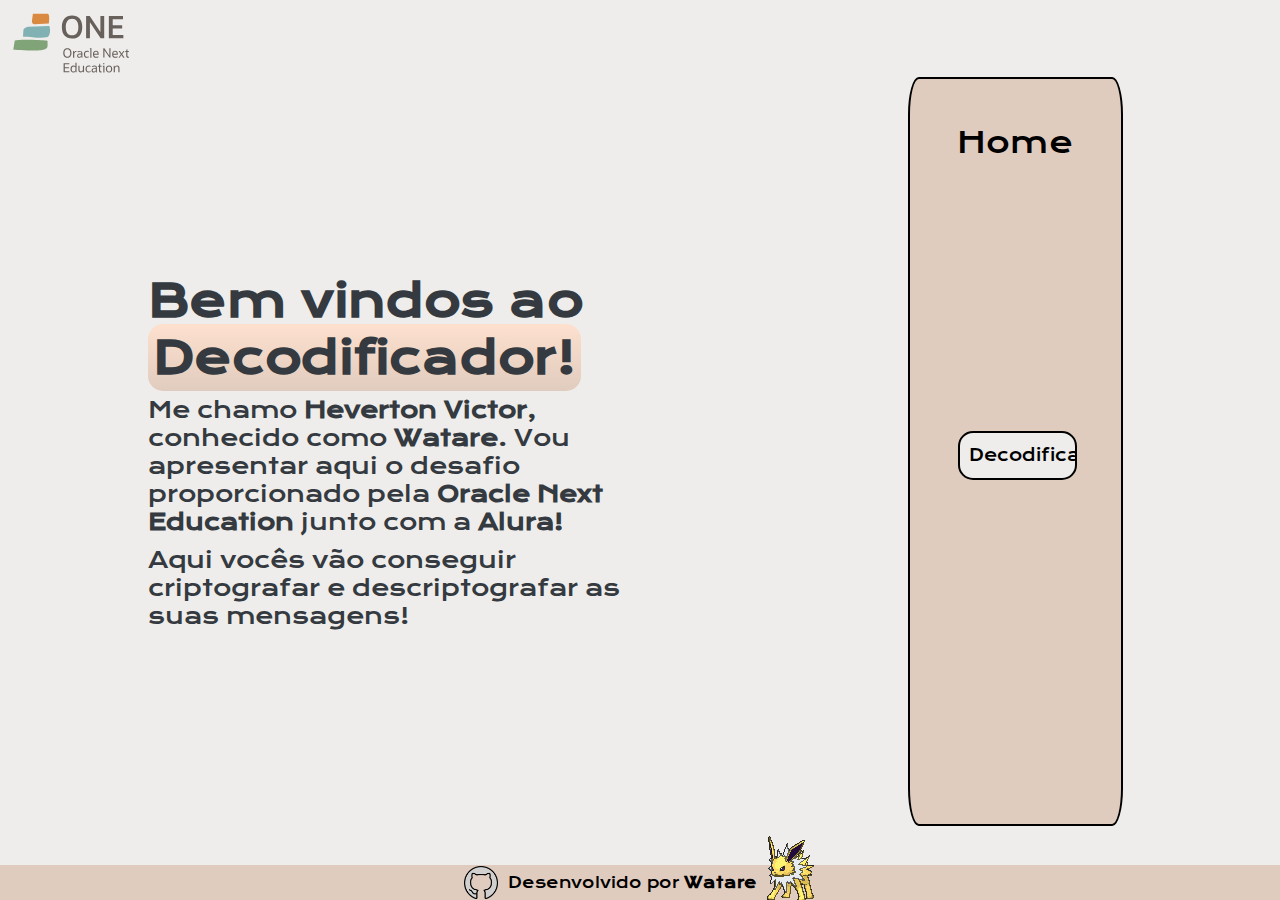
==== index.html @ cc4008a1 "decodificador" ====
<!DOCTYPE html>
<html lang="pt-br">
<head>
    <meta charset="UTF-8">
    <meta name="viewport" content="width=device-width, initial-scale=1.0">
    <title>Home</title>
    <link rel="stylesheet" href="styles/style.css">
</head>
<body>
    <header class="index-cabecalho">
        <img class="logos" src="assets/index/oracle-one.1689860202.svg" alt="logo oracle-one">
    </header>
    <main class="container-index-main">
        <section class="container-index">
            <div class="container-index-texts">
                <h1 class="index-h1">Bem vindos ao <strong class="strong-decodificador">Decodificador!</strong></h1>
                <p class="paragrafo">Me chamo <strong>Heverton Victor</strong>, conhecido como <strong>Watare</strong>. Vou apresentar aqui o desafio proporcionado pela <strong>Oracle Next Education</strong> junto com a <strong>Alura!</strong></p>
                <p class="paragrafo">Aqui vocês vão conseguir criptografar e descriptografar as suas mensagens!</p>
            </div>
        </section>
        <section class="index-container-two">
            <nav class="index-container-nav">
                <p class="nav-link-index">Home</p>
                <a class="nav-link-decodificador" href="decodificador.html">Decodificador</a>
            </nav>
        </section>
    </main>
    <footer class="rodape">
        <a href="https://github.com/wataredev"><img class="icon-github" src="assets/decodificator/githubicon.png" alt="ícone github"></a>
        <p>Desenvolvido por <strong>Watare</strong></p>
        <img class="jolteon-happy" src="assets/index/jolteon.gif" alt="jolteon">
    </footer>
</body>
</html>
---- styles/style.css ----
@import url('https://fonts.googleapis.com/css2?family=Krona+One&display=swap');

:root {
    --cor-primaria: #EEEDEB;
    --cor-secundaria: #E0CCBE;
    --cor-animacao: #FEE0CE;
   
    --cor-texto: #343A40;
    
    --fonte: "Krona One", sans-serif;
}


* {
    margin: 0;
    padding: 0;
}

body {
    box-sizing: border-box;
    display: flex;
    flex-direction: column;
    gap: 0px;
    min-height: 100vh;
    background-color: var(--cor-primaria);
}

.cabecalho {
    padding-left: 2%;
    padding-top: 2%;
}

.cabecalho-menu {
    display: flex;
    justify-content: flex-start;
    gap: 50px;
}

.cabecalho-conteudo {
    font-size: 1rem;
    text-decoration: none;
    color: black;
    font-family: var(--fonte);
}

.cabecalho-conteudo:hover {
    font-size: 1.1rem;
    transition-duration: 1s;
}

.container {
    height: auto;
    display: flex;
    align-items: center;
    justify-content: center;
    gap: 100px;
}

.container-inputs {
    display: flex;
    flex-direction: column;
    gap: 35px;
    text-align: center;
    padding-bottom: 180px;
    width: 61%;
}

.container-alert {
    display: flex;
    justify-content: center;
    font-family: var(--fonte);
    font-size: 1rem;
    gap: 10px;
    padding-top: 30px;
}

.text-area {
    border: 2px solid black;
    border-radius: 10px;
    padding: 25px;
    font-size: 3.125rem;
    outline: none;
}

.text-area::placeholder {
    text-align: center;
    font-size: 2.5rem;
    font-family: var(--fonte);
    padding: 18.5%;
}

.container-buttons {
    display: flex;
    justify-content: center;
    gap: 100px;
}

.button {
    width: 220px;
    height: 55px;
    border-radius: 1.125rem;
    background-color: var(--cor-secundaria);
    font-family: var(--fonte);
    cursor: pointer;
}

.button:hover {
    background-color: var(--cor-animacao);
    font-size: 0.93rem;
    transition-duration: 1s;
}

.container-result { 
    display: flex;
    flex-direction: column;
    border: 2px solid black;
    border-radius: 10px;
    height: 800px;
    justify-content: center;
    width: 23.5%;
    font-family: var(--fonte);
    font-size: 1rem;
    background-color: var(--cor-secundaria);
}

.container-result-variable {
    display: flex;
    flex-direction: column;
    border: 2px solid black;
    border-radius: 10px;
    height: 800px;
    width: 23.5%;
    font-family: var(--fonte);
    font-size: 1rem;
    background-color: var(--cor-secundaria);
    display: none;
}

.variable-container-texts {
    padding-top: 40px;
    display: flex;
    flex-direction: column;
    text-align: center;
}

.variable-container-text {
    padding-bottom: 30px;
}

.variable-text-area {
    font-size: 1.8rem;
    padding: 5% 5% 0 5%;
    border: 0;
    outline: none;
}


.container-result-variable2 {
    display: flex;
    flex-direction: column;
    border: 2px solid black;
    border-radius: 10px;
    height: 800px;
    width: 23.5%;
    font-family: var(--fonte);
    font-size: 1rem;
    background-color: var(--cor-secundaria);
    display: none;
}

.relative-itens {
    display: flex;
    align-items: center;
    gap: 20px;
}

.relative-buttons {
    display: flex;
    flex-direction: column;
    gap: 15px;
    width: 45%;
}

.relative-button {
    height: 55px;
    border-radius: 18px;
    background-color: var(--cor-primaria);
    font-family: var(--fonte);
    cursor: pointer;
}

.relative-button:hover {
    background-color: var(--cor-animacao);
    font-size: 0.93rem;
    transition-duration: 1s;
}


.jump-raichu {
    width: 42%;
}

.container-result2 {
    display: flex;
    flex-direction: column;
    gap: 30px;
    padding-bottom: 100px;
}

.container-raichu {
  width: 80% ;
  padding-left: 35px;
}

.container-texts {
    display: flex;
    flex-direction: column;
    gap: 15px;
    text-align: center;
}

.rodape {
    
    display: flex;
    justify-content: center;
    gap: 10px;
    font-family: var(--fonte);
    background-color: var(--cor-secundaria);
    align-items: center;
    position: fixed;
    bottom: 0;
    height: 35px;
    width: 100%;
    font-size: 0.93rem;
}

.icon-github {
    display: flex;
    width: 34px;
}

.raichu-happy {
   padding-bottom: 62px;
}

.jolteon-happy {
    padding-bottom: 30px;
}

@media (max-width: 1200px) {
    .container {
        flex-direction: column;
        padding-bottom: 25%;
        gap: 50px;
    }

    .container-inputs {
        padding-bottom: 0;
        gap: 50px;
    }

    .text-area {
        font-size: 1.8rem;
        height: 400px;
    }

    .text-area::placeholder {
        padding-top: 175px;
    }

    .container-result {
        width: 60%;
        height: 526px;
    }

    .container-raichu {
        width: 50%;
        padding-left: 24%;
    }

    .container-result-variable {
        width: 60%;
        height: 526px;
    }

    .container-result-variable2 {
        width: 60%;
        height: 526px;
    }

    .variable-text-area {
        width: 90%;
        height: 270px;
    }

    .relative-itens  {
        width: 50%;
        padding-left: 20%;
    }

    .relative-buttons {
        padding-bottom: 5%;
    }

    .relative-button {
        width: 120%;
        height: 45px;
    }

}

@media (max-width: 480px) {

    .container {
        padding-bottom: 0;
    }

    .container-alert {
        font-size: 0.8rem;
        padding-top: 0;
    }

    .text-area::placeholder {
        font-size: 1.5rem;
        padding-top: 100px;
    }

    .text-area {
        height: 250px;
        font-size: 1.3rem;
    }

    .container-buttons { 
        gap: 50px;
    }

    .button {
        padding: 3%;
        width: 45%;
        font-size: 0.70rem;
        overflow: hidden;
    }

    .container-result {
        height: 350px;
        margin-bottom: 25%;
    }

    .container-result2 {
        padding-bottom: 70px;
    }

    .container-texts {
        font-size: 0.75rem;
    }

    .container-result-variable {
        height: 500px;
        margin-bottom: 25%;
    }

    .container-result-variable2 {
        height: 500px;
        margin-bottom: 25%;
    }

    .variable-container-text {
        font-size: 0.8rem;
        padding-bottom: 25px;
    }

    .variable-container-texts {
        padding-top: 25px;
    }
    

    .variable-text-area {
        height: 300px;
        font-size: 1.3rem;
    }

    .jump-raichu {
        width: 70%;
    }
    
    .relative-itens {
        padding-left: 4%;
        gap: 45px;
    }

    .relative-buttons {
        padding: 0;
        gap: 10px;
        padding-top: 6%;
    }

    .relative-button {
        font-size: 0.75rem;
    }
}

/*-----------------------------------------------------------------------------------*/

.index-cabecalho {
    padding: 1% 0 0 1%;
}

.container-index-main {
    width: 100%;
    display: flex;
    justify-content: center;
    align-items: center;
    gap: 10px;
}

.container-index {
    width: 70%;
    display: flex;
    flex-direction: column;
    font-family: var(--fonte);
    gap: 20px;
    color: var(--cor-texto);
}

.container-index-texts {
    display: flex;
    flex-direction: column;
    width: 70%;
    gap: 10px;
    font-size: 1.4rem;
    padding-left: 20%;
}

.strong-decodificador {
    background-image: linear-gradient(180deg, #FEE0CE, #E0CCBE);
    padding: 1%;
    border-radius: 15px;
    animation:  color 12s ease-in-out infinite;
}

.index-container-two {
    display: flex;
    justify-content: center;
    width: 50%;
    color: var(--cor-texto);
}

.index-container-nav {
    border: 2px solid black;
    border-radius: 5%;
    height: 700px;
    width: 40%;
    padding-top: 45px;
    display: flex;
    flex-direction: column;
    text-align: center;
    gap: 270px;
    background-color: var(--cor-secundaria);

}

.nav-link-index {
    text-decoration: none;
    background-color: var(--cor-secundaria);
    color: black;
    font-family: var(--fonte);
    font-size: 1.8rem;
}

.nav-link-decodificador {
    display: flex;
    text-decoration: none;
    color: black;
    font-family: var(--fonte);
    border: 2px solid black;
    border-radius: 15px;
    width: 50%;
    height: 45px;
    align-items: center;
    margin-left: 23%;
    padding-left: 4%;
    overflow: hidden;
    background-color: var(--cor-primaria);
}

.nav-link-decodificador:hover {
    background-color: var(--cor-animacao);
    font-size: 1.03rem;
    transition-duration: 1s;
}


@media (max-width: 1200px) {
    
    .container-index-main{
        flex-direction: column;
        gap: 70px;
        height: 1000px;
    }

    .index-h1 {
        display: flex;
        flex-direction: column;
        gap: 10px;
        text-align: center;
        padding-bottom: 6%;
    }
    
    .paragrafo {
        padding-left: 10%;
    }


    .index-container-nav {
        width: 100%;
        height: 200px;
        gap: 0;
        gap: 40px;
    }
    
    .nav-link-decodificador {
        justify-content: center;
    }

    .container-index-texts {
        padding-left: 15%;
    }

    
}

@media (max-width: 700px)  {

    .container-index-main {
        height: 600px;
        gap: 30px;
    }

    .container-index-texts {
        font-size: 0.75rem;
    }


    .index-container-nav {
        border: 0;
        border-radius: 0;
        height: 50px;
        width: 100%;
        padding-top: 0;
        display: flex;
        flex-direction: column;
        text-align: center;
        gap: 0;
        background-color: var(--cor-primaria);
    }

    .nav-link-index {
        display: none;
    }

    .nav-link-decodificador {  
        margin-left: 21%;
        font-size: 0.75rem;
        width: 60%;
        padding-left: 0;

    }

}
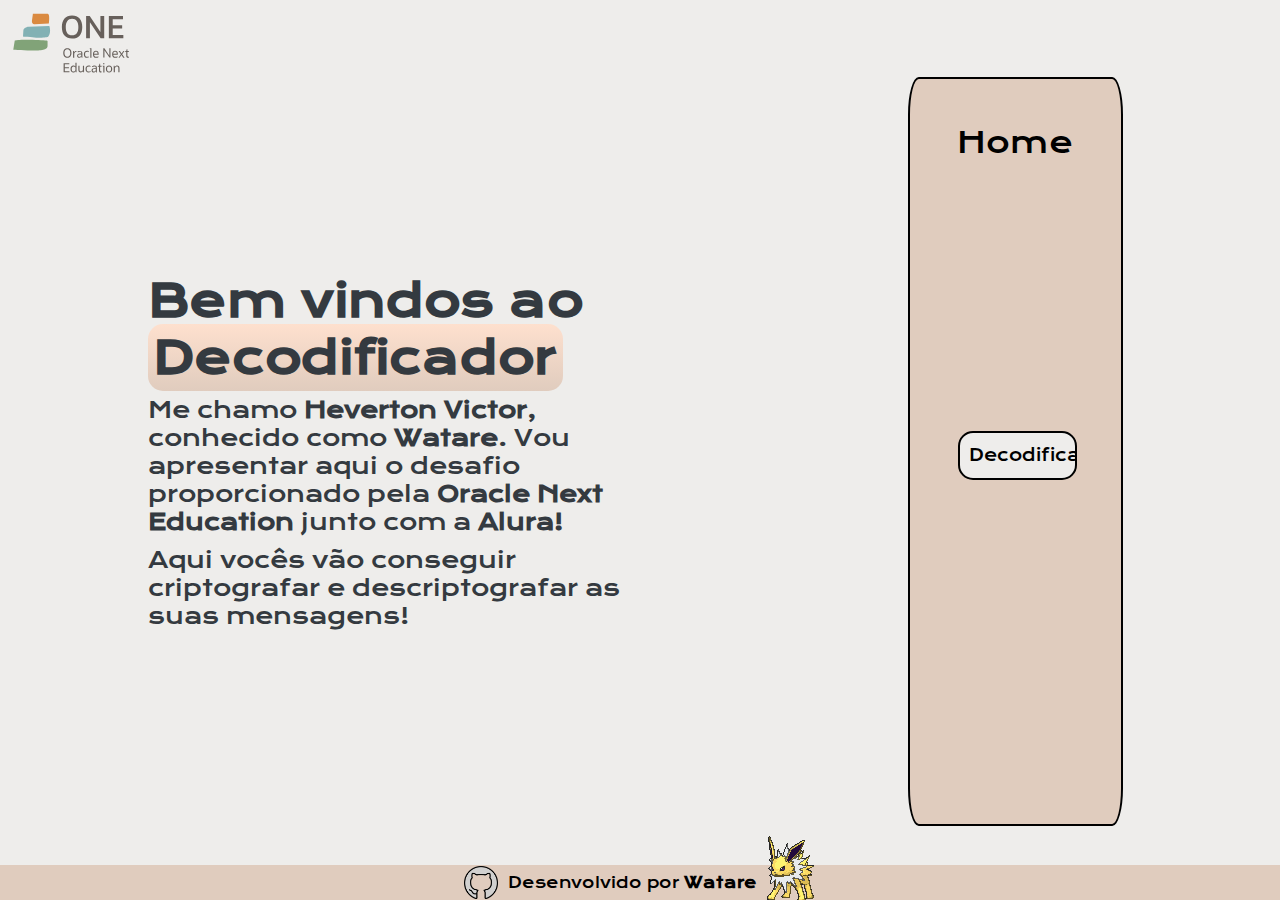
==== commit 1d90d0a8: "texto inicial alterado" ====
--- a/index.html
+++ b/index.html
@@ -13,7 +13,7 @@
     <main class="container-index-main">
         <section class="container-index">
             <div class="container-index-texts">
-                <h1 class="index-h1">Bem vindos ao <strong class="strong-decodificador">Decodificador!</strong></h1>
+                <h1 class="index-h1">Bem vindos ao <strong class="strong-decodificador">Decodificador</strong></h1>
                 <p class="paragrafo">Me chamo <strong>Heverton Victor</strong>, conhecido como <strong>Watare</strong>. Vou apresentar aqui o desafio proporcionado pela <strong>Oracle Next Education</strong> junto com a <strong>Alura!</strong></p>
                 <p class="paragrafo">Aqui vocês vão conseguir criptografar e descriptografar as suas mensagens!</p>
             </div>
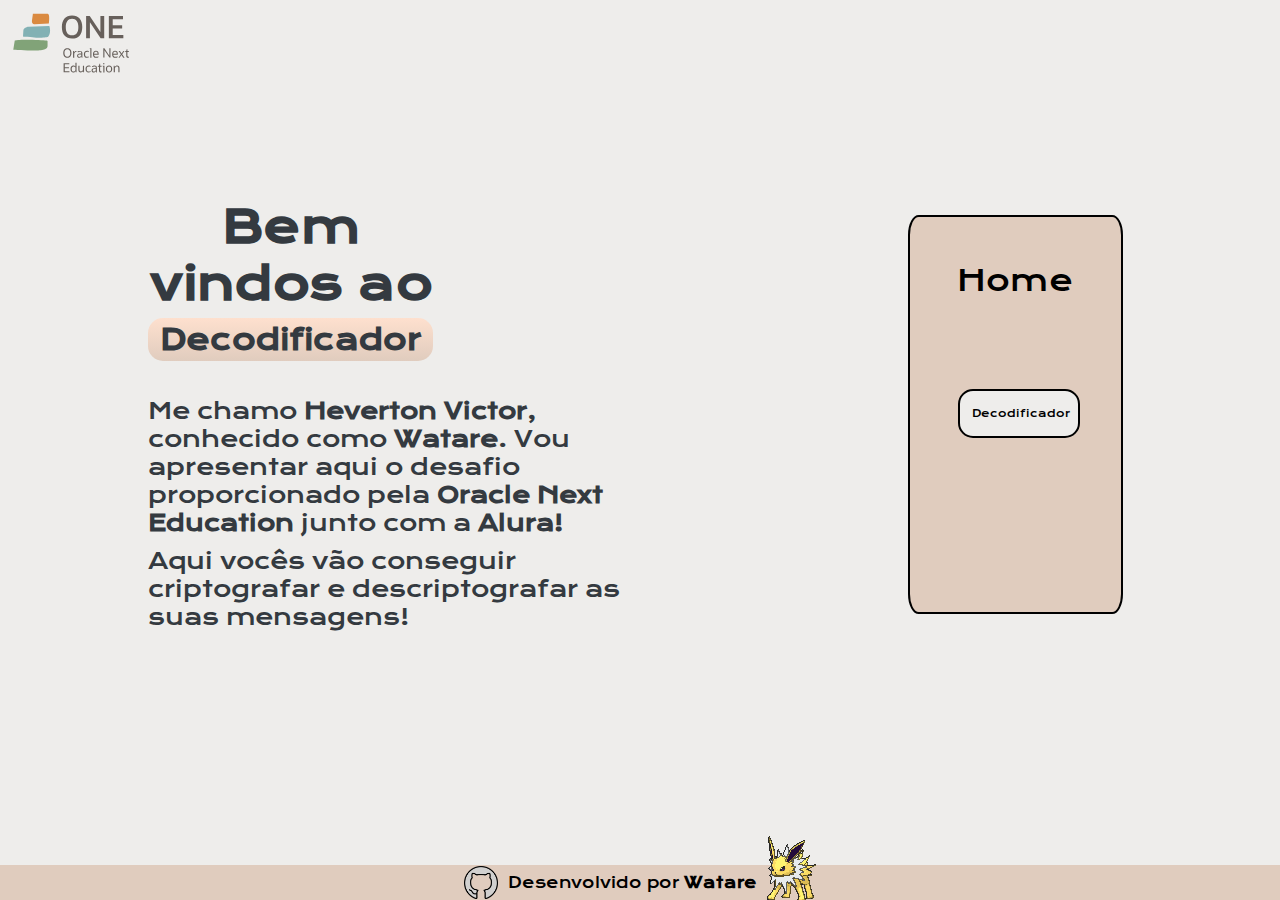
==== commit f27ca11a: "ajustar bugs responsividade" ====
--- a/index.html
+++ b/index.html
@@ -13,7 +13,7 @@
     <main class="container-index-main">
         <section class="container-index">
             <div class="container-index-texts">
-                <h1 class="index-h1">Bem vindos ao <strong class="strong-decodificador">Decodificador</strong></h1>
+                <h1 class="index-h1"> <span class="span-h1">Bem vindos ao</span> <strong class="strong-decodificador">Decodificador</strong></h1>
                 <p class="paragrafo">Me chamo <strong>Heverton Victor</strong>, conhecido como <strong>Watare</strong>. Vou apresentar aqui o desafio proporcionado pela <strong>Oracle Next Education</strong> junto com a <strong>Alura!</strong></p>
                 <p class="paragrafo">Aqui vocês vão conseguir criptografar e descriptografar as suas mensagens!</p>
             </div>
--- a/styles/style.css
+++ b/styles/style.css
@@ -102,6 +102,7 @@
     background-color: var(--cor-secundaria);
     font-family: var(--fonte);
     cursor: pointer;
+    overflow-wrap: break-word;
 }
 
 .button:hover {
@@ -187,6 +188,7 @@
     background-color: var(--cor-primaria);
     font-family: var(--fonte);
     cursor: pointer;
+    overflow-wrap: break-word;
 }
 
 .relative-button:hover {
@@ -411,6 +413,7 @@
     justify-content: center;
     align-items: center;
     gap: 10px;
+    min-height: 75vh;
 }
 
 .container-index {
@@ -429,6 +432,10 @@
     gap: 10px;
     font-size: 1.4rem;
     padding-left: 20%;
+}
+
+.index-h1 {
+    margin-bottom: 5%;
 }
 
 .strong-decodificador {
@@ -436,6 +443,7 @@
     padding: 1%;
     border-radius: 15px;
     animation:  color 12s ease-in-out infinite;
+    overflow-wrap: break-word;
 }
 
 .index-container-two {
@@ -448,13 +456,13 @@
 .index-container-nav {
     border: 2px solid black;
     border-radius: 5%;
-    height: 700px;
+    height: 350px;
     width: 40%;
     padding-top: 45px;
     display: flex;
     flex-direction: column;
     text-align: center;
-    gap: 270px;
+    gap: 90px;
     background-color: var(--cor-secundaria);
 
 }
@@ -478,8 +486,8 @@
     height: 45px;
     align-items: center;
     margin-left: 23%;
-    padding-left: 4%;
-    overflow: hidden;
+    padding-left: 5.5%;
+    font-size:0.8vw;
     background-color: var(--cor-primaria);
 }
 
@@ -489,6 +497,21 @@
     transition-duration: 1s;
 }
 
+@media (max-width: 1620px) {
+    .index-h1 {
+        display: flex;
+        flex-direction: column;
+        width: 55%;
+        text-align: center;
+        gap: 6px;
+    }
+}
+
+@media (max-width: 1414px) {
+    .strong-decodificador {
+        font-size: 1.8rem;
+    }
+}
 
 @media (max-width: 1200px) {
     
@@ -501,9 +524,19 @@
     .index-h1 {
         display: flex;
         flex-direction: column;
-        gap: 10px;
+        gap: 25px;
         text-align: center;
         padding-bottom: 6%;
+        margin-left: 15%;
+    }
+
+    .span-h1 {
+        padding-left: 17%;
+        font-size: 1.5rem;
+    }
+
+    .strong-decodificador {
+        width: 120%;
     }
     
     .paragrafo {
@@ -519,7 +552,10 @@
     }
     
     .nav-link-decodificador {
+        font-size: 1.8vh;
         justify-content: center;
+        margin-left: 24%;
+        padding-left: 0;
     }
 
     .container-index-texts {
@@ -527,6 +563,12 @@
     }
 
     
+}
+
+@media (max-width: 858px) {
+    .strong-decodificador {
+        font-size: 1.5rem;
+    }
 }
 
 @media (max-width: 700px)  {
@@ -536,9 +578,18 @@
         gap: 30px;
     }
 
+    .span-h1 {
+        font-size: 1.2rem;
+    }
+
+    .strong-decodificador {
+        font-size: 1.2rem;
+    }
+
     .container-index-texts {
-        font-size: 0.75rem;
-    }
+        font-size: 1rem;
+    }
+
 
 
     .index-container-nav {
@@ -563,6 +614,7 @@
         font-size: 0.75rem;
         width: 60%;
         padding-left: 0;
+        justify-content: center;
 
     }
 
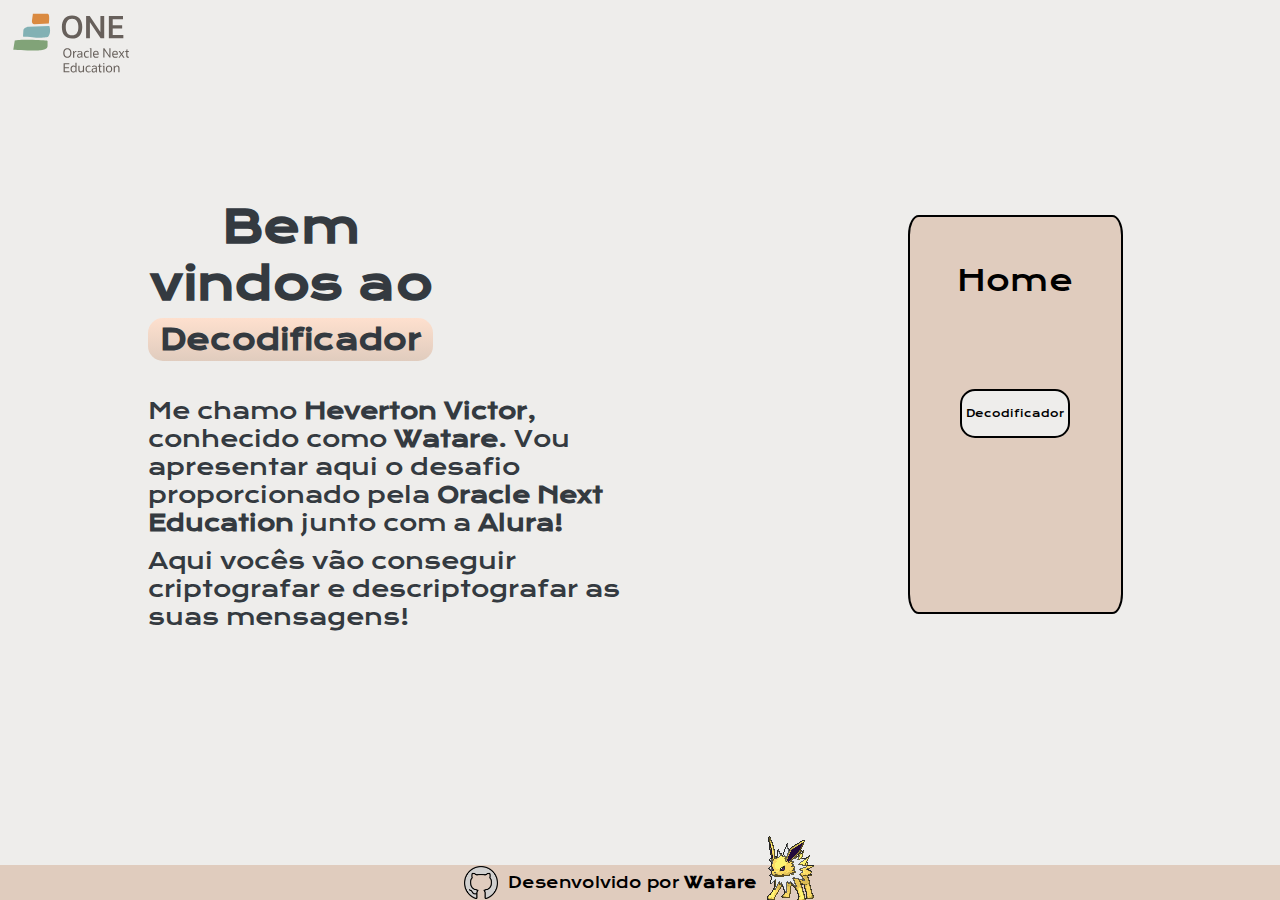
==== commit c8119280: "ajustar responsividade" ====
--- a/index.html
+++ b/index.html
@@ -6,7 +6,7 @@
     <title>Home</title>
     <link rel="stylesheet" href="styles/style.css">
 </head>
-<body>
+<body class="index-body">
     <header class="index-cabecalho">
         <img class="logos" src="assets/index/oracle-one.1689860202.svg" alt="logo oracle-one">
     </header>
--- a/styles/style.css
+++ b/styles/style.css
@@ -92,6 +92,7 @@
 .container-buttons {
     display: flex;
     justify-content: center;
+    align-items: center;
     gap: 100px;
 }
 
@@ -334,14 +335,23 @@
 
     .container-buttons { 
         gap: 50px;
+        width: 125%;
+        margin-left: -12%;
     }
 
     .button {
         padding: 3%;
-        width: 45%;
+        width: 40%;
         font-size: 0.70rem;
         overflow: hidden;
     }
+
+    .button:hover {
+        background-color: var(--cor-animacao);
+        font-size: 0.75rem;
+        transition-duration: 1s;
+    }
+    
 
     .container-result {
         height: 350px;
@@ -394,6 +404,12 @@
         padding: 0;
         gap: 10px;
         padding-top: 6%;
+    }
+
+    .relative-button:hover {
+        background-color: var(--cor-animacao);
+        font-size: 0.8rem;
+        transition-duration: 1s;
     }
 
     .relative-button {
@@ -463,6 +479,7 @@
     flex-direction: column;
     text-align: center;
     gap: 90px;
+    align-items: center;
     background-color: var(--cor-secundaria);
 
 }
@@ -485,15 +502,14 @@
     width: 50%;
     height: 45px;
     align-items: center;
-    margin-left: 23%;
-    padding-left: 5.5%;
+    justify-content: center;
     font-size:0.8vw;
     background-color: var(--cor-primaria);
 }
 
 .nav-link-decodificador:hover {
     background-color: var(--cor-animacao);
-    font-size: 1.03rem;
+    font-size: 1rem;
     transition-duration: 1s;
 }
 
@@ -618,4 +634,28 @@
 
     }
 
+}
+
+@media (max-width: 535px) {
+    .container-index-texts {
+        width: 100%;
+        padding-left: 0;
+    }
+}
+
+@media (max-width: 375px) {
+    .span-h1 {
+        padding-left: 0;
+    }
+    
+    .index-h1 {
+        padding-bottom: 0;
+        margin-left: 0;
+        width: 100%;
+    }
+
+    .strong-decodificador {
+        width: 70%;
+        margin-left: 14%;
+    }
 }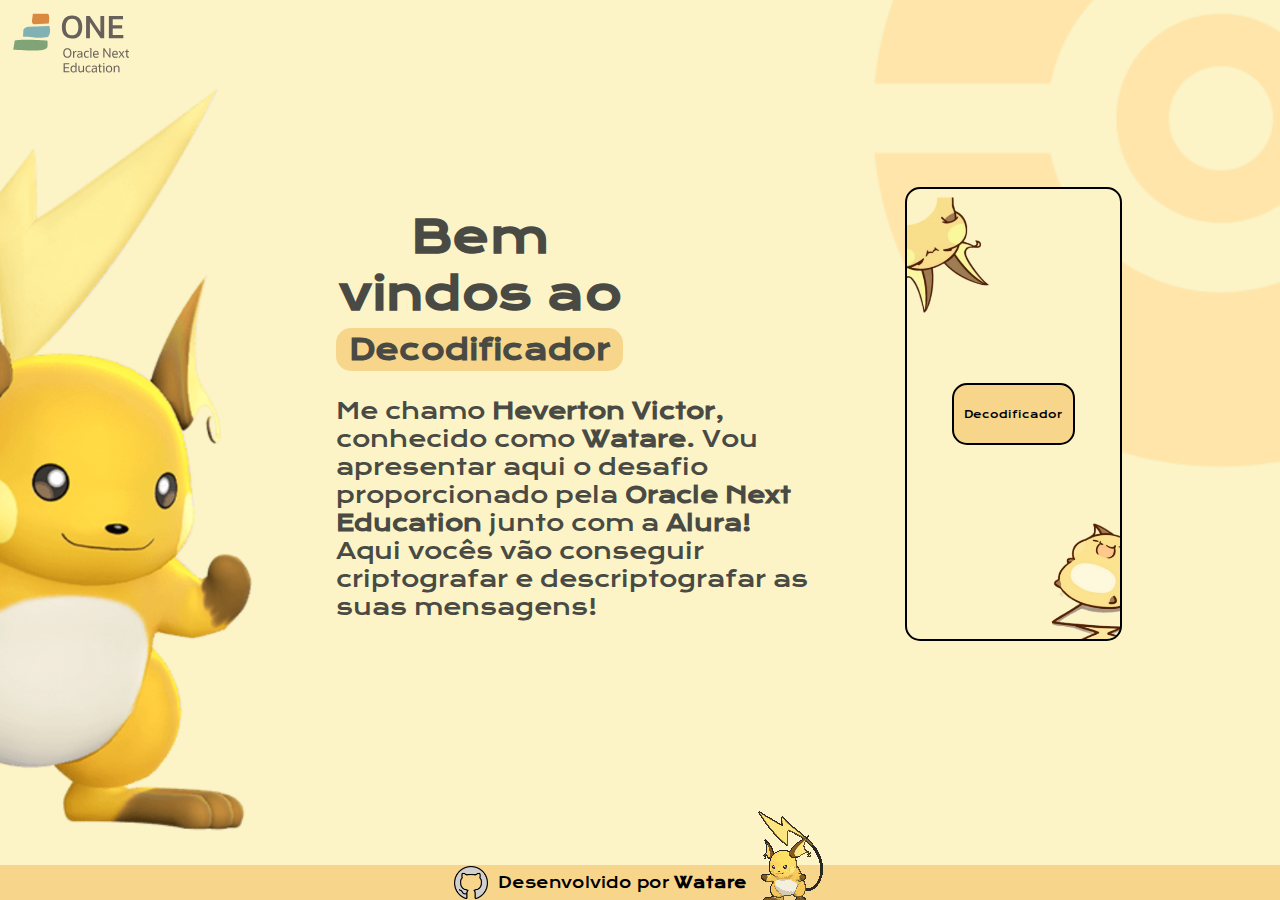
==== commit dfb0ae5a: "ajustar design e responsividade" ====
--- a/index.html
+++ b/index.html
@@ -3,7 +3,7 @@
 <head>
     <meta charset="UTF-8">
     <meta name="viewport" content="width=device-width, initial-scale=1.0">
-    <title>Home</title>
+    <title>Decodificador</title>
     <link rel="stylesheet" href="styles/style.css">
 </head>
 <body class="index-body">
@@ -20,7 +20,6 @@
         </section>
         <section class="index-container-two">
             <nav class="index-container-nav">
-                <p class="nav-link-index">Home</p>
                 <a class="nav-link-decodificador" href="decodificador.html">Decodificador</a>
             </nav>
         </section>
@@ -28,7 +27,7 @@
     <footer class="rodape">
         <a href="https://github.com/wataredev"><img class="icon-github" src="assets/decodificator/githubicon.png" alt="ícone github"></a>
         <p>Desenvolvido por <strong>Watare</strong></p>
-        <img class="jolteon-happy" src="assets/index/jolteon.gif" alt="jolteon">
+        <img class="raichu-happy" src="assets/decodificator/raichugif.gif" alt="raichu">
     </footer>
 </body>
 </html>
--- a/styles/style.css
+++ b/styles/style.css
@@ -1,15 +1,13 @@
 @import url('https://fonts.googleapis.com/css2?family=Krona+One&display=swap');
 
+
 :root {
-    --cor-primaria: #EEEDEB;
-    --cor-secundaria: #E0CCBE;
-    --cor-animacao: #FEE0CE;
-   
-    --cor-texto: #343A40;
-    
+    --cor-primaria: #FEE0CE;
+    --cor-secundaria: #f7d68b;
+    --cor-animacao: #ffe5a9;
+    --cor-texto: #494a44;
     --fonte: "Krona One", sans-serif;
 }
-
 
 * {
     margin: 0;
@@ -20,9 +18,13 @@
     box-sizing: border-box;
     display: flex;
     flex-direction: column;
-    gap: 0px;
     min-height: 100vh;
-    background-color: var(--cor-primaria);
+}
+
+.container-decodificador {
+    background-image: url(../assets/decodificator/background-limpo.png);
+    background-position: center;
+    background-size: cover;
 }
 
 .cabecalho {
@@ -79,6 +81,7 @@
     border-radius: 10px;
     padding: 25px;
     font-size: 3.125rem;
+    background-color: #FDF8DF;
     outline: none;
 }
 
@@ -153,6 +156,7 @@
     font-size: 1.8rem;
     padding: 5% 5% 0 5%;
     border: 0;
+    background-color: #FDF8DF;
     outline: none;
 }
 
@@ -186,7 +190,7 @@
 .relative-button {
     height: 55px;
     border-radius: 18px;
-    background-color: var(--cor-primaria);
+    background-color: var(--cor-animacao);
     font-family: var(--fonte);
     cursor: pointer;
     overflow-wrap: break-word;
@@ -228,7 +232,7 @@
     justify-content: center;
     gap: 10px;
     font-family: var(--fonte);
-    background-color: var(--cor-secundaria);
+    background-color: #f7d68b;
     align-items: center;
     position: fixed;
     bottom: 0;
@@ -423,13 +427,18 @@
     padding: 1% 0 0 1%;
 }
 
+.index-body {
+    background-image: url(../assets/index/Background.png);
+    background-position: center;
+    background-size: cover;
+}
+
 .container-index-main {
     width: 100%;
     display: flex;
+    min-height: 75vh;
     justify-content: center;
     align-items: center;
-    gap: 10px;
-    min-height: 75vh;
 }
 
 .container-index {
@@ -445,9 +454,8 @@
     display: flex;
     flex-direction: column;
     width: 70%;
-    gap: 10px;
     font-size: 1.4rem;
-    padding-left: 20%;
+    padding-left: 45%;
 }
 
 .index-h1 {
@@ -455,48 +463,42 @@
 }
 
 .strong-decodificador {
-    background-image: linear-gradient(180deg, #FEE0CE, #E0CCBE);
+    background: #f7d68b;
     padding: 1%;
     border-radius: 15px;
-    animation:  color 12s ease-in-out infinite;
     overflow-wrap: break-word;
 }
 
 .index-container-two {
     display: flex;
-    justify-content: center;
     width: 50%;
     color: var(--cor-texto);
+    justify-content: center;
 }
 
 .index-container-nav {
+    height: 450px;
+    width: 40%;
+    display: flex;
+    flex-direction: column;
+    text-align: center;
+    align-items: center;
+    justify-content: center;
+    background-color: #FCF4C7;
+    background-image: url(../assets/index/background-botao-decodificador.png);
+    background-position: center;
+    background-size: cover;
     border: 2px solid black;
-    border-radius: 5%;
-    height: 350px;
-    width: 40%;
-    padding-top: 45px;
-    display: flex;
-    flex-direction: column;
-    text-align: center;
-    gap: 90px;
-    align-items: center;
-    background-color: var(--cor-secundaria);
-
-}
-
-.nav-link-index {
-    text-decoration: none;
-    background-color: var(--cor-secundaria);
-    color: black;
-    font-family: var(--fonte);
-    font-size: 1.8rem;
-}
+    border-radius: 15px;
+}
+
 
 .nav-link-decodificador {
     display: flex;
     text-decoration: none;
     color: black;
     font-family: var(--fonte);
+    background-color: var(--cor-secundaria);
     border: 2px solid black;
     border-radius: 15px;
     width: 50%;
@@ -504,7 +506,7 @@
     align-items: center;
     justify-content: center;
     font-size:0.8vw;
-    background-color: var(--cor-primaria);
+    padding: 3%;
 }
 
 .nav-link-decodificador:hover {
@@ -570,7 +572,6 @@
     .nav-link-decodificador {
         font-size: 1.8vh;
         justify-content: center;
-        margin-left: 24%;
         padding-left: 0;
     }
 
@@ -616,17 +617,9 @@
         padding-top: 0;
         display: flex;
         flex-direction: column;
-        text-align: center;
-        gap: 0;
-        background-color: var(--cor-primaria);
-    }
-
-    .nav-link-index {
-        display: none;
     }
 
     .nav-link-decodificador {  
-        margin-left: 21%;
         font-size: 0.75rem;
         width: 60%;
         padding-left: 0;
